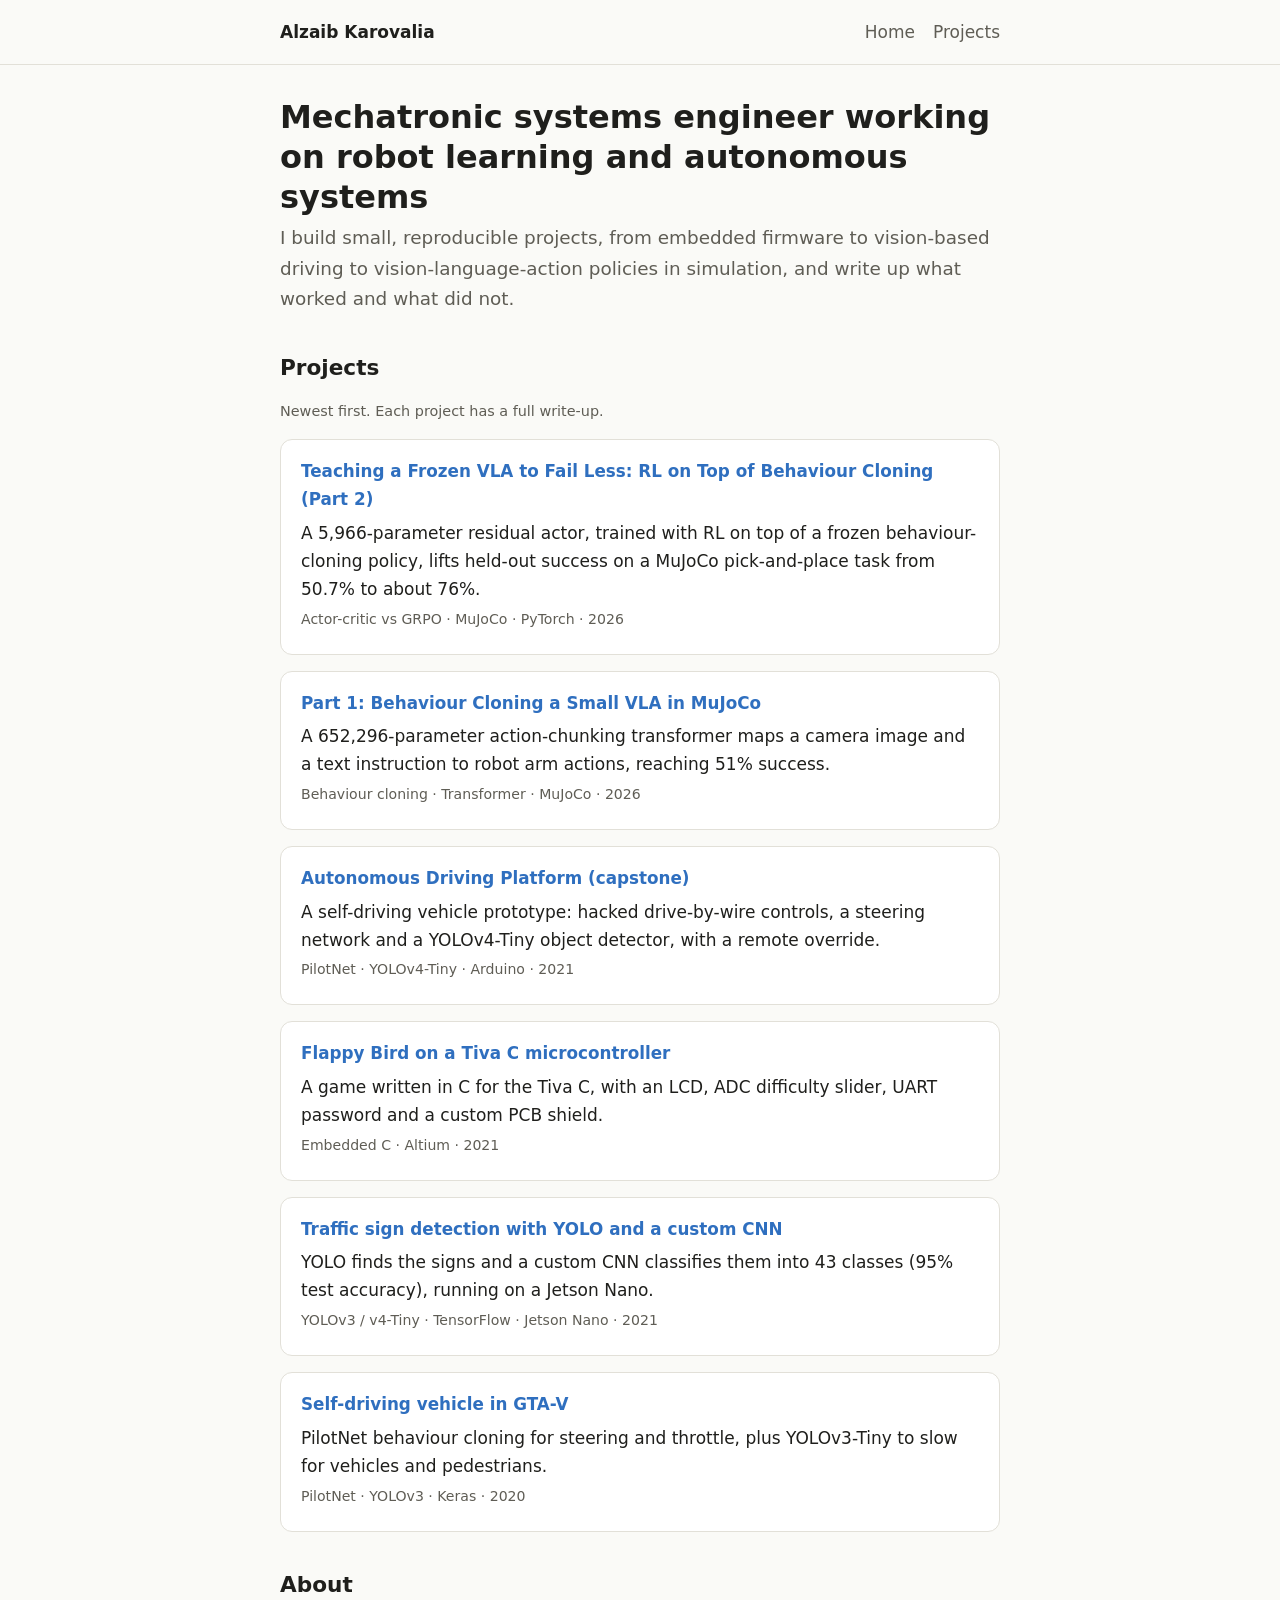
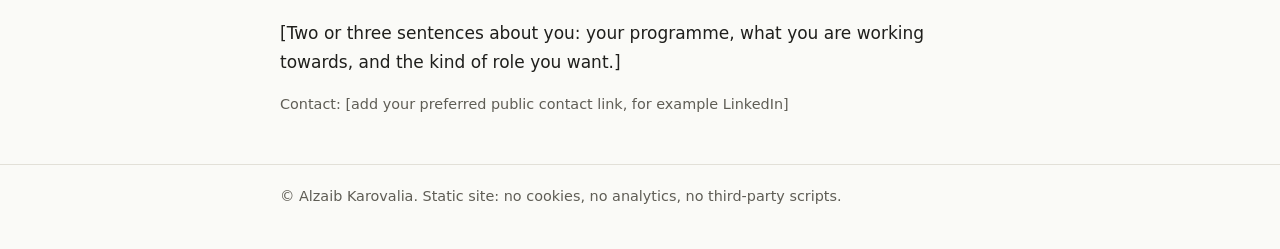
==== index.html @ 39d297cb "Initial portfolio site Co-Authored-By: Claude Sonnet 5.5 <noreply@anthropic.com> Claude-Session: htt" ====
<!DOCTYPE html>
<html lang="en"><head><meta charset="utf-8">
<meta name="viewport" content="width=device-width,initial-scale=1">
<meta http-equiv="Content-Security-Policy" content="default-src 'none'; img-src 'self'; style-src 'self'; base-uri 'none'; form-action 'none'">
<meta name="referrer" content="no-referrer">
<title>Alzaib Karovalia | Robot learning and autonomous systems</title>
<link rel="stylesheet" href="style.css"></head>
<body>
<header class="site"><div class="wrap"><a class="brand" href="index.html">Alzaib Karovalia</a>
<nav><a href="index.html">Home</a><a href="#projects">Projects</a></nav></div></header>
<main class="wrap">
<h1>Mechatronic systems engineer working on robot learning and autonomous systems</h1>
<p class="lead">I build small, reproducible projects, from embedded firmware to vision-based driving to vision-language-action policies in simulation, and write up what worked and what did not.</p>

<h2 id="projects">Projects</h2>
<p class="meta">Newest first. Each project has a full write-up.</p>
<div class="card">
<h3><a href="projects/part2-rl-on-bc/index.html">Teaching a Frozen VLA to Fail Less: RL on Top of Behaviour Cloning (Part 2)</a></h3>
<p>A 5,966-parameter residual actor, trained with RL on top of a frozen behaviour-cloning policy, lifts held-out success on a MuJoCo pick-and-place task from 50.7% to about 76%.</p>
<p class="tags">Actor-critic vs GRPO &middot; MuJoCo &middot; PyTorch &middot; 2026</p>
</div>
<div class="card">
<h3><a href="projects/part1-behaviour-cloning/index.html">Part 1: Behaviour Cloning a Small VLA in MuJoCo</a></h3>
<p>A 652,296-parameter action-chunking transformer maps a camera image and a text instruction to robot arm actions, reaching 51% success.</p>
<p class="tags">Behaviour cloning &middot; Transformer &middot; MuJoCo &middot; 2026</p>
</div>
<div class="card">
<h3><a href="projects/adp-capstone/index.html">Autonomous Driving Platform (capstone)</a></h3>
<p>A self-driving vehicle prototype: hacked drive-by-wire controls, a steering network and a YOLOv4-Tiny object detector, with a remote override.</p>
<p class="tags">PilotNet &middot; YOLOv4-Tiny &middot; Arduino &middot; 2021</p>
</div>
<div class="card">
<h3><a href="projects/flappy-bird-tiva-c/index.html">Flappy Bird on a Tiva C microcontroller</a></h3>
<p>A game written in C for the Tiva C, with an LCD, ADC difficulty slider, UART password and a custom PCB shield.</p>
<p class="tags">Embedded C &middot; Altium &middot; 2021</p>
</div>
<div class="card">
<h3><a href="projects/traffic-sign-detection/index.html">Traffic sign detection with YOLO and a custom CNN</a></h3>
<p>YOLO finds the signs and a custom CNN classifies them into 43 classes (95% test accuracy), running on a Jetson Nano.</p>
<p class="tags">YOLOv3 / v4-Tiny &middot; TensorFlow &middot; Jetson Nano &middot; 2021</p>
</div>
<div class="card">
<h3><a href="projects/gta-self-driving/index.html">Self-driving vehicle in GTA-V</a></h3>
<p>PilotNet behaviour cloning for steering and throttle, plus YOLOv3-Tiny to slow for vehicles and pedestrians.</p>
<p class="tags">PilotNet &middot; YOLOv3 &middot; Keras &middot; 2020</p>
</div>

<h2>About</h2>
<p>[Two or three sentences about you: your programme, what you are working towards, and the kind of role you want.]</p>
<p class="meta">Contact: [add your preferred public contact link, for example LinkedIn]</p>
</main>
<footer><div class="wrap">&copy; Alzaib Karovalia. Static site: no cookies, no analytics, no third-party scripts.</div></footer>
</body></html>
---- style.css ----
:root{--bg:#fafaf7;--fg:#1f1f1c;--muted:#5f5d55;--line:#e2e0d8;--accent:#2f6fbf;--card:#fff}
@media (prefers-color-scheme:dark){:root{--bg:#161614;--fg:#ecebe6;--muted:#a3a198;--line:#2c2b27;--accent:#7db0f0;--card:#1e1e1b}}
*{box-sizing:border-box}
body{margin:0;background:var(--bg);color:var(--fg);font:17px/1.65 system-ui,-apple-system,"Segoe UI",Roboto,sans-serif}
.wrap{max-width:760px;margin:0 auto;padding:0 20px}
header.site{border-bottom:1px solid var(--line);padding:18px 0}
header.site .wrap{display:flex;justify-content:space-between;align-items:center}
header.site a.brand{font-weight:700;color:var(--fg);text-decoration:none}
nav a{margin-left:18px;color:var(--muted);text-decoration:none}
nav a:hover{color:var(--accent)}
h1{font-size:2rem;line-height:1.25;margin:2rem 0 .4rem}
h2{font-size:1.35rem;margin:2.2rem 0 .5rem}
h3{font-size:1.05rem;margin:1.4rem 0 .3rem}
p.lead{font-size:1.15rem;color:var(--muted);margin-top:0}
a{color:var(--accent)}
.meta{color:var(--muted);font-size:.9rem}
.card{background:var(--card);border:1px solid var(--line);border-radius:12px;padding:18px 20px;margin:16px 0}
.card h3{margin:0 0 .3rem}
.card p{margin:.3rem 0}
.placeholder{border:1.5px dashed var(--line);border-radius:10px;padding:26px 18px;text-align:center;color:var(--muted);margin:18px 0;font-size:.95rem}
img{max-width:100%;height:auto;border-radius:8px;border:1px solid var(--line);background:#fff}
table{border-collapse:collapse;width:100%;margin:14px 0;font-size:.95rem}
th,td{border-bottom:1px solid var(--line);padding:8px 10px;text-align:left}
th{color:var(--muted);font-weight:600}
td.num,th.num{text-align:right;font-variant-numeric:tabular-nums}
code{background:var(--card);border:1px solid var(--line);border-radius:5px;padding:1px 5px;font-size:.9em}
footer{border-top:1px solid var(--line);margin-top:3rem;padding:20px 0 40px;color:var(--muted);font-size:.9rem}
nav.pager{margin:2.5rem 0 0;padding-top:16px;border-top:1px solid var(--line)}
nav.pager a{margin:0;text-decoration:none}
.card h3 a{text-decoration:none}
figure{margin:20px 0}
figure img{display:block;margin:0 auto}
figcaption{color:var(--muted);font-size:.88rem;text-align:center;margin-top:6px}
.tags{color:var(--muted);font-size:.88rem}
.links a{margin-right:14px}
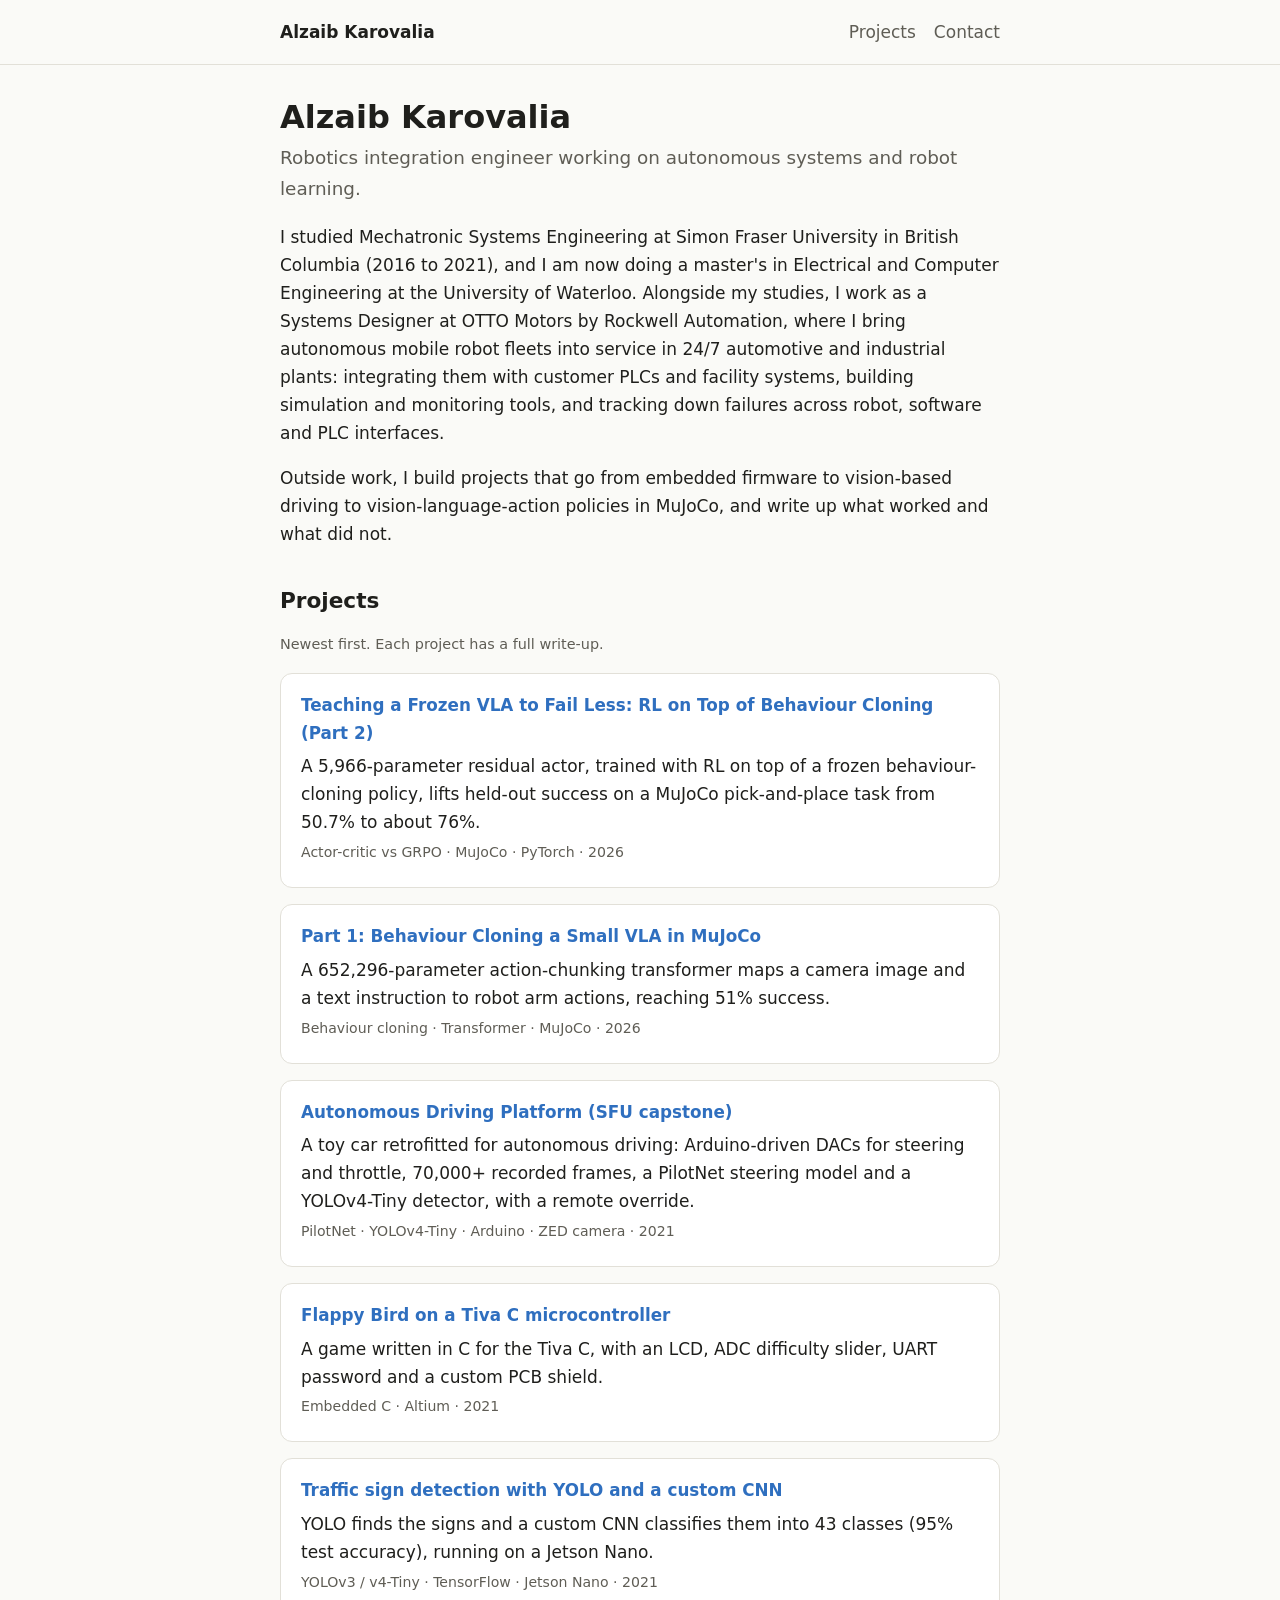
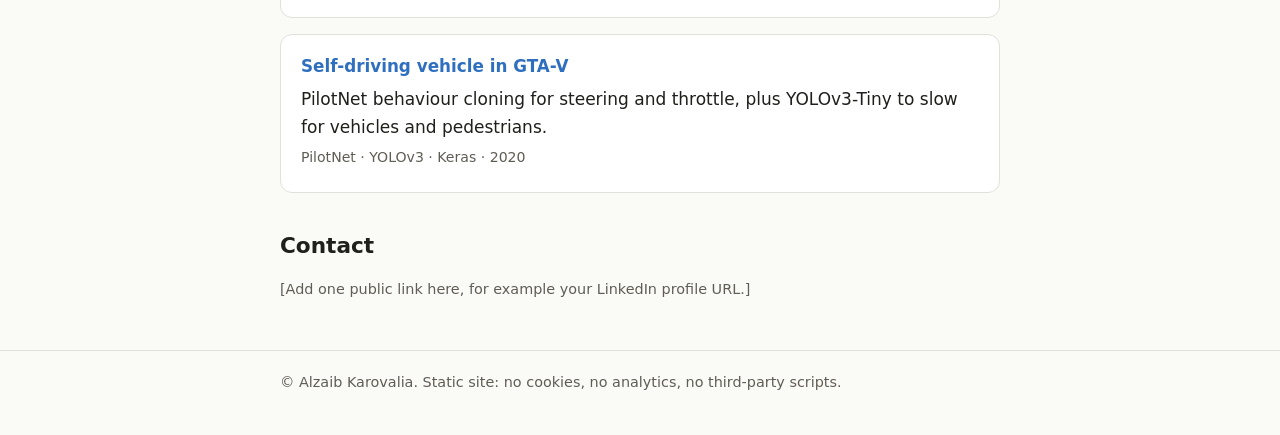
==== commit 4b284055: "Update index.html" ====
--- a/index.html
+++ b/index.html
@@ -3,14 +3,18 @@
 <meta name="viewport" content="width=device-width,initial-scale=1">
 <meta http-equiv="Content-Security-Policy" content="default-src 'none'; img-src 'self'; style-src 'self'; base-uri 'none'; form-action 'none'">
 <meta name="referrer" content="no-referrer">
-<title>Alzaib Karovalia | Robot learning and autonomous systems</title>
+<meta name="description" content="Alzaib Karovalia: robotics integration engineer at OTTO Motors by Rockwell Automation and MEng candidate in Electrical and Computer Engineering at the University of Waterloo.">
+<title>Alzaib Karovalia | Robotics integration and robot learning</title>
 <link rel="stylesheet" href="style.css"></head>
 <body>
 <header class="site"><div class="wrap"><a class="brand" href="index.html">Alzaib Karovalia</a>
-<nav><a href="index.html">Home</a><a href="#projects">Projects</a></nav></div></header>
+<nav><a href="#projects">Projects</a><a href="#contact">Contact</a></nav></div></header>
 <main class="wrap">
-<h1>Mechatronic systems engineer working on robot learning and autonomous systems</h1>
-<p class="lead">I build small, reproducible projects, from embedded firmware to vision-based driving to vision-language-action policies in simulation, and write up what worked and what did not.</p>
+
+<h1>Alzaib Karovalia</h1>
+<p class="lead">Robotics integration engineer working on autonomous systems and robot learning.</p>
+<p>I studied Mechatronic Systems Engineering at Simon Fraser University in British Columbia (2016 to 2021), and I am now doing a master's in Electrical and Computer Engineering at the University of Waterloo. Alongside my studies, I work as a Systems Designer at OTTO Motors by Rockwell Automation, where I bring autonomous mobile robot fleets into service in 24/7 automotive and industrial plants: integrating them with customer PLCs and facility systems, building simulation and monitoring tools, and tracking down failures across robot, software and PLC interfaces.</p>
+<p>Outside work, I build projects that go from embedded firmware to vision-based driving to vision-language-action policies in MuJoCo, and write up what worked and what did not.</p>
 
 <h2 id="projects">Projects</h2>
 <p class="meta">Newest first. Each project has a full write-up.</p>
@@ -25,9 +29,9 @@
 <p class="tags">Behaviour cloning &middot; Transformer &middot; MuJoCo &middot; 2026</p>
 </div>
 <div class="card">
-<h3><a href="projects/adp-capstone/index.html">Autonomous Driving Platform (capstone)</a></h3>
-<p>A self-driving vehicle prototype: hacked drive-by-wire controls, a steering network and a YOLOv4-Tiny object detector, with a remote override.</p>
-<p class="tags">PilotNet &middot; YOLOv4-Tiny &middot; Arduino &middot; 2021</p>
+<h3><a href="projects/adp-capstone/index.html">Autonomous Driving Platform (SFU capstone)</a></h3>
+<p>A toy car retrofitted for autonomous driving: Arduino-driven DACs for steering and throttle, 70,000+ recorded frames, a PilotNet steering model and a YOLOv4-Tiny detector, with a remote override.</p>
+<p class="tags">PilotNet &middot; YOLOv4-Tiny &middot; Arduino &middot; ZED camera &middot; 2021</p>
 </div>
 <div class="card">
 <h3><a href="projects/flappy-bird-tiva-c/index.html">Flappy Bird on a Tiva C microcontroller</a></h3>
@@ -45,9 +49,8 @@
 <p class="tags">PilotNet &middot; YOLOv3 &middot; Keras &middot; 2020</p>
 </div>
 
-<h2>About</h2>
-<p>[Two or three sentences about you: your programme, what you are working towards, and the kind of role you want.]</p>
-<p class="meta">Contact: [add your preferred public contact link, for example LinkedIn]</p>
+<h2 id="contact">Contact</h2>
+<p class="meta">[Add one public link here, for example your LinkedIn profile URL.]</p>
 </main>
 <footer><div class="wrap">&copy; Alzaib Karovalia. Static site: no cookies, no analytics, no third-party scripts.</div></footer>
 </body></html>
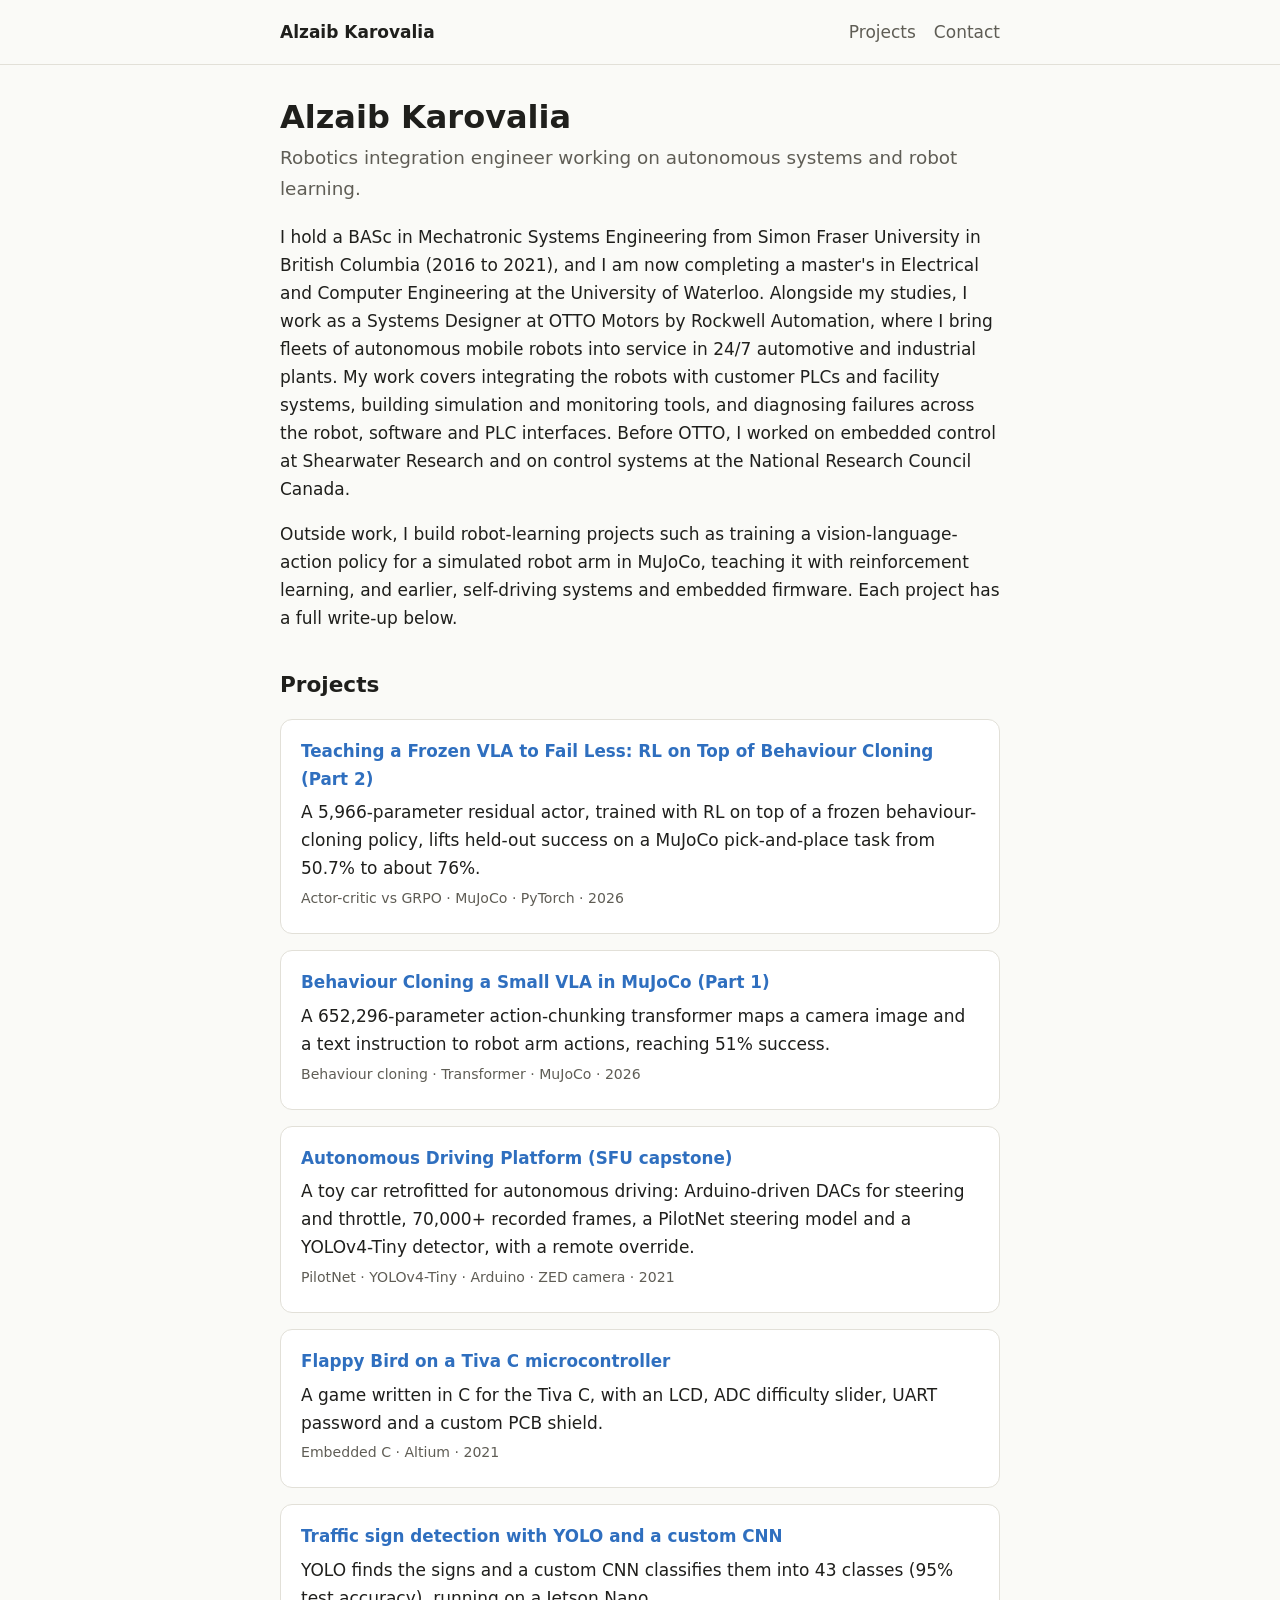
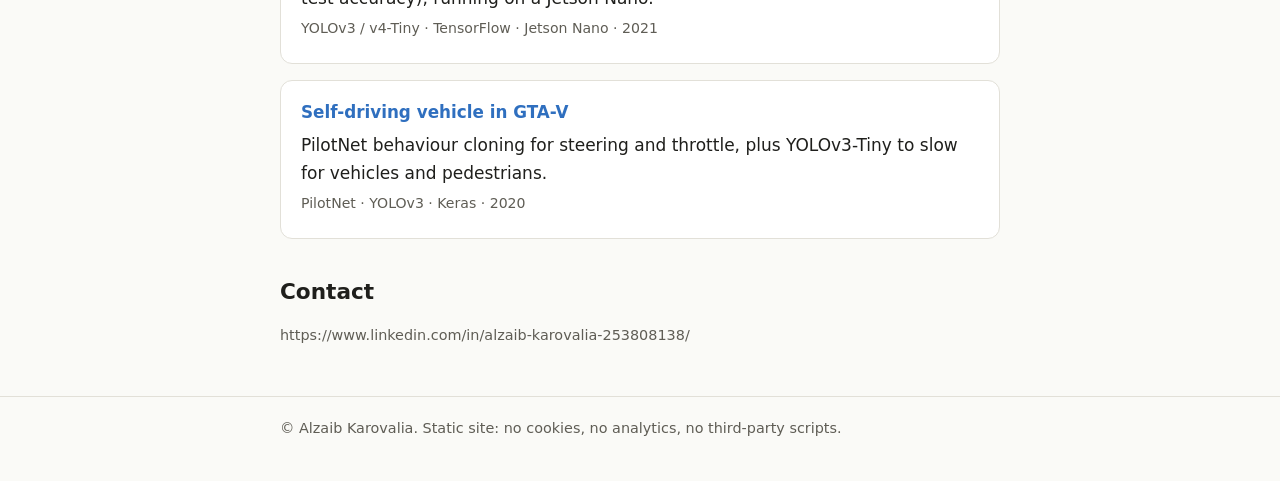
==== commit 8436c5df: "Update index.html" ====
--- a/index.html
+++ b/index.html
@@ -13,18 +13,17 @@
 
 <h1>Alzaib Karovalia</h1>
 <p class="lead">Robotics integration engineer working on autonomous systems and robot learning.</p>
-<p>I studied Mechatronic Systems Engineering at Simon Fraser University in British Columbia (2016 to 2021), and I am now doing a master's in Electrical and Computer Engineering at the University of Waterloo. Alongside my studies, I work as a Systems Designer at OTTO Motors by Rockwell Automation, where I bring autonomous mobile robot fleets into service in 24/7 automotive and industrial plants: integrating them with customer PLCs and facility systems, building simulation and monitoring tools, and tracking down failures across robot, software and PLC interfaces.</p>
-<p>Outside work, I build projects that go from embedded firmware to vision-based driving to vision-language-action policies in MuJoCo, and write up what worked and what did not.</p>
+<p>I hold a BASc in Mechatronic Systems Engineering from Simon Fraser University in British Columbia (2016 to 2021), and I am now completing a master's in Electrical and Computer Engineering at the University of Waterloo. Alongside my studies, I work as a Systems Designer at OTTO Motors by Rockwell Automation, where I bring fleets of autonomous mobile robots into service in 24/7 automotive and industrial plants. My work covers integrating the robots with customer PLCs and facility systems, building simulation and monitoring tools, and diagnosing failures across the robot, software and PLC interfaces. Before OTTO, I worked on embedded control at Shearwater Research and on control systems at the National Research Council Canada.</p>
+<p>Outside work, I build robot-learning projects such as training a vision-language-action policy for a simulated robot arm in MuJoCo, teaching it with reinforcement learning, and earlier, self-driving systems and embedded firmware. Each project has a full write-up below.</p>
 
 <h2 id="projects">Projects</h2>
-<p class="meta">Newest first. Each project has a full write-up.</p>
 <div class="card">
 <h3><a href="projects/part2-rl-on-bc/index.html">Teaching a Frozen VLA to Fail Less: RL on Top of Behaviour Cloning (Part 2)</a></h3>
 <p>A 5,966-parameter residual actor, trained with RL on top of a frozen behaviour-cloning policy, lifts held-out success on a MuJoCo pick-and-place task from 50.7% to about 76%.</p>
 <p class="tags">Actor-critic vs GRPO &middot; MuJoCo &middot; PyTorch &middot; 2026</p>
 </div>
 <div class="card">
-<h3><a href="projects/part1-behaviour-cloning/index.html">Part 1: Behaviour Cloning a Small VLA in MuJoCo</a></h3>
+<h3><a href="projects/part1-behaviour-cloning/index.html">Behaviour Cloning a Small VLA in MuJoCo (Part 1)</a></h3>
 <p>A 652,296-parameter action-chunking transformer maps a camera image and a text instruction to robot arm actions, reaching 51% success.</p>
 <p class="tags">Behaviour cloning &middot; Transformer &middot; MuJoCo &middot; 2026</p>
 </div>
@@ -50,7 +49,7 @@
 </div>
 
 <h2 id="contact">Contact</h2>
-<p class="meta">[Add one public link here, for example your LinkedIn profile URL.]</p>
+<p class="meta">https://www.linkedin.com/in/alzaib-karovalia-253808138/</p>
 </main>
 <footer><div class="wrap">&copy; Alzaib Karovalia. Static site: no cookies, no analytics, no third-party scripts.</div></footer>
 </body></html>
